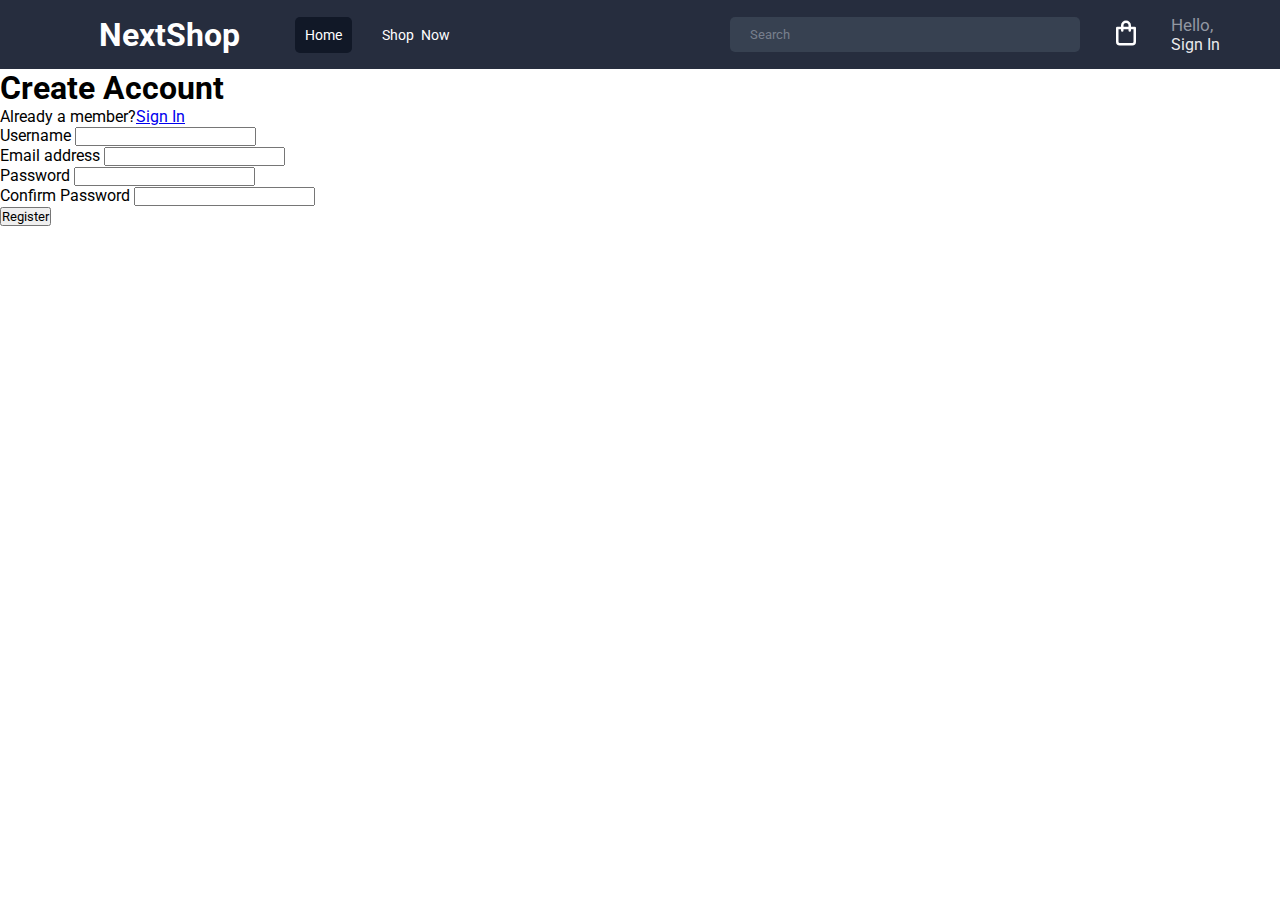
==== index.html @ c5c460de "Add files via upload" ====
<!DOCTYPE html>
<html lang="en">

<head>
    <meta charset="UTF-8">
    <meta name="viewport" content="width=device-width, initial-scale=1.0">
    <title>Sign In - NextZone</title>
    <link rel="stylesheet" href="style.css">
</head>

<body>

    <nav class="navbar">
        <div class="nav">
            <div class="logo">
                <img src="https://www.next.co.uk/static-content/icons/header/next/v1/vision/new-next-black-logo.svg"
                    alt="">
                <h1>NextShop</h1>
            </div>
            <div class="links">
                <ul>
                    <li><a class="active" href="index.html">Home</a></li>
                    <li><a href="index.html">Shop Now</a></li>
                </ul>
            </div>
        </div>
        <div class="search-cart-signin">
            <div class="search">
                <i class="fa-solid fa-magnifying-glass"></i>
                <input type="search" id="search" placeholder="Search">
            </div>
            <div class="cart">
                <svg xmlns="http://www.w3.org/2000/svg" viewBox="0 0 24 24" id="shopping-bag">
                    <path fill="#fff"
                        d="M19,7H16V6A4,4,0,0,0,8,6V7H5A1,1,0,0,0,4,8V19a3,3,0,0,0,3,3H17a3,3,0,0,0,3-3V8A1,1,0,0,0,19,7ZM10,6a2,2,0,0,1,4,0V7H10Zm8,13a1,1,0,0,1-1,1H7a1,1,0,0,1-1-1V9H8v1a1,1,0,0,0,2,0V9h4v1a1,1,0,0,0,2,0V9h2Z">
                    </path>
                </svg>
            </div>
            <div class="signin">
                <span>Hello,</span>
                <a href="./pages/login/index.html">Sign In</a>
            </div>
        </div>
    </nav>
    <main class="login-container">
        <div class="container">
            <div class="heading">
                <h1>Create Account</h1>
                <p>Already a member?<a href="../login/index.html">Sign In</a></p>
            </div>
            <form class="form-container">
                <div class="input-label">
                    <label for="username">Username</label>
                    <input type="username" name="username" id="username">
                </div>
                <div class="input-label">
                    <label for="email">Email address</label>
                    <input type="email" name="email" id="email">
                </div>
                <div class="input-label">
                    <label for="password">Password</label>
                    <input type="password" name="password" id="password">
                </div>
                <div class="input-label">
                    <label for="confirmPassword">Confirm Password</label>
                    <input type="confirmPassword" name="confirmPassword" id="confirmPassword">
                </div>
                <button type="submit">Register</button>
            </form>
        </div>
    </main>

    <script src="https://cdn.jsdelivr.net/npm/sweetalert2@11"></script>
    <script type="module" src="./script.mjs"></script>
</body>

</html>
---- style.css ----
@import url("https://fonts.googleapis.com/css2?family=Roboto:wght@100;300;400;500;700;900&display=swap");

* {
  margin: 0;
  padding: 0;
  font-family: "Roboto", sans-serif;
  box-sizing: border-box;
}

nav.navbar {
  display: flex;
  align-items: center;
  justify-content: space-between;
  background-color: #262d3e;
  color: #fff;
  padding: 15px 60px;
}

nav.navbar .logo {
  display: flex;
  align-items: center;
  justify-content: center;
}
.nav{
    display: flex;
    align-items: center;
    justify-content: space-between;
    width: 400px;
}

nav.navbar .logo img {
  width: 35px;
  margin-right: 4px;
}

nav.navbar .links ul {
  display: flex;
  align-items: center;
  justify-content: center;
  list-style: none;
}

nav.navbar .links ul li a {
  text-decoration: none;
  color: #fff;
  font-size: 14px;
  font-weight: 400;
  word-spacing: 4px;
  margin-left: 20px;
  padding: 10px;
  border-radius: 5px;
}
nav.navbar .links ul li a:hover {
  text-decoration: none;
  color: #fff;
  font-weight: 400;
  word-spacing: 4px;
  font-size: 14px;
  background-color: #ffffff35;
  margin-left: 20px;
  padding: 10px;
  border-radius: 5px;
}

.navbar .links ul li a.active {
  background-color: #111827;
}
.navbar .links ul li a.active:hover {
  background-color: #111827;
}

.navbar .search {
  padding: 10px;
  background-color: #374151;
  border-radius: 5px;
  display: flex;
  width: 350px;
  align-items: center;
  justify-content: space-between;
}


.search input {
  background-color: transparent;
  border: 0;
  color: #fff;
  margin-left: 10px;
  width: 100%;
  outline: none;
}

.search input::placeholder {
  color: #777f8d;
}

.search i {
  color: #777f8d;
}

.navbar .cart svg {
  width: 30px;
}

.signin {
  display: flex;
  align-items: flex-start;
  justify-content: center;
  flex-direction: column;
}

.signin span {
  color: #9297a1;
  font-size: 17px;
}

.signin a {
  text-decoration: none;
  color: #e9eaec;
}

.search-cart-signin {
  display: flex;
  width: 490px;
  align-items: center;
  justify-content: space-between;
}
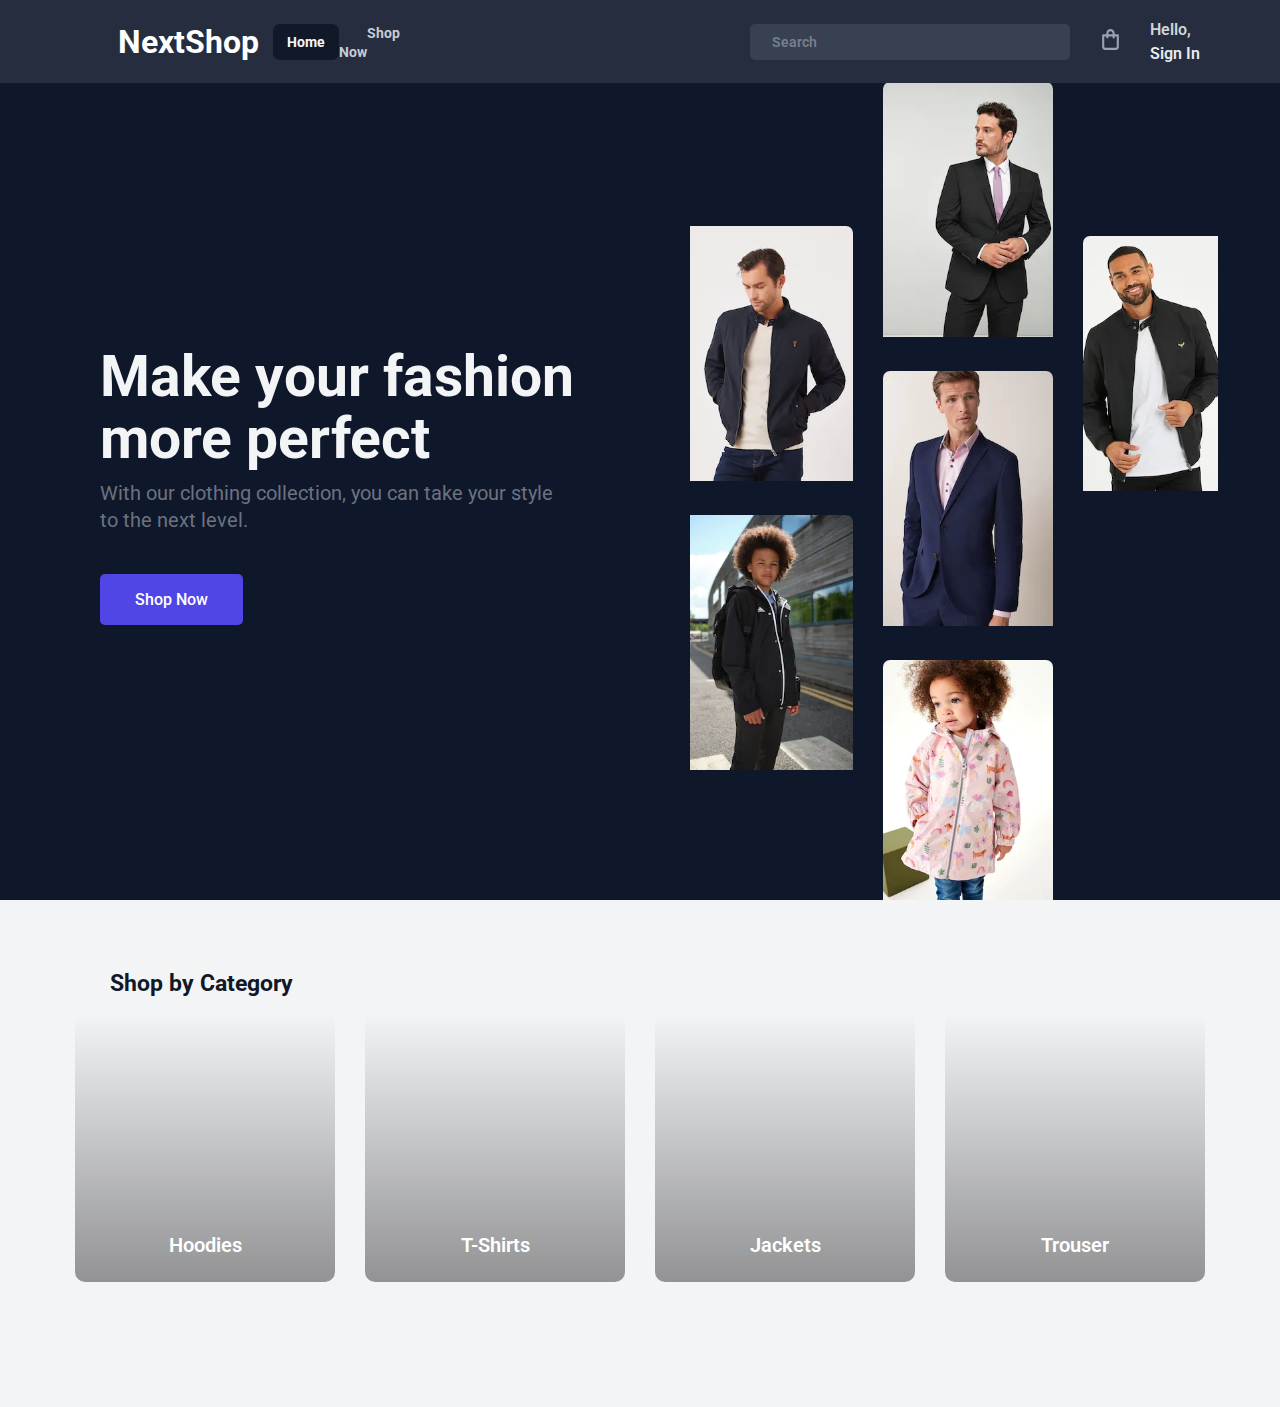
==== commit 0ae97636: "some-code" ====
--- a/index.html
+++ b/index.html
@@ -4,19 +4,23 @@
 <head>
     <meta charset="UTF-8">
     <meta name="viewport" content="width=device-width, initial-scale=1.0">
-    <title>Sign In - NextZone</title>
-    <link rel="stylesheet" href="style.css">
+    <title>Nextshop - Make your fashion more perfect.</title>
+    <link rel="stylesheet" href="https://cdnjs.cloudflare.com/ajax/libs/font-awesome/6.4.2/css/all.min.css"
+        integrity="sha512-z3gLpd7yknf1YoNbCzqRKc4qyor8gaKU1qmn+CShxbuBusANI9QpRohGBreCFkKxLhei6S9CQXFEbbKuqLg0DA=="
+        crossorigin="anonymous" referrerpolicy="no-referrer" />
+    <link rel="shortcut icon" href="https://next-shop-gilt.vercel.app/images/logo.png" type="image/x-icon">
+    <link rel="stylesheet" href="css/style.css">
 </head>
 
 <body>
 
     <nav class="navbar">
         <div class="nav">
-            <div class="logo">
+            <a class="logo" href="./index.html">
                 <img src="https://www.next.co.uk/static-content/icons/header/next/v1/vision/new-next-black-logo.svg"
                     alt="">
                 <h1>NextShop</h1>
-            </div>
+            </a>
             <div class="links">
                 <ul>
                     <li><a class="active" href="index.html">Home</a></li>
@@ -31,47 +35,57 @@
             </div>
             <div class="cart">
                 <svg xmlns="http://www.w3.org/2000/svg" viewBox="0 0 24 24" id="shopping-bag">
-                    <path fill="#fff"
+                    <path fill="#9ca3af"
                         d="M19,7H16V6A4,4,0,0,0,8,6V7H5A1,1,0,0,0,4,8V19a3,3,0,0,0,3,3H17a3,3,0,0,0,3-3V8A1,1,0,0,0,19,7ZM10,6a2,2,0,0,1,4,0V7H10Zm8,13a1,1,0,0,1-1,1H7a1,1,0,0,1-1-1V9H8v1a1,1,0,0,0,2,0V9h4v1a1,1,0,0,0,2,0V9h2Z">
                     </path>
                 </svg>
             </div>
             <div class="signin">
                 <span>Hello,</span>
-                <a href="./pages/login/index.html">Sign In</a>
+                <a id="name" href="./pages/LoginRegister/index.html">Sign In</a>
             </div>
         </div>
     </nav>
-    <main class="login-container">
-        <div class="container">
-            <div class="heading">
-                <h1>Create Account</h1>
-                <p>Already a member?<a href="../login/index.html">Sign In</a></p>
+    <main class="main-section">
+        <div class="left-side">
+            <h1 class="heading-left">Make your fashion more perfect</h1>
+            <p>With our clothing collection, you can take your style to the next level.</p>
+            <a href="./shop.html">Shop Now</a>
+        </div>
+        <div class="right-side">
+            <div class="sect-1">
+                <img src="./img/img1.webp">
+                <img src="./img/img5.webp">
             </div>
-            <form class="form-container">
-                <div class="input-label">
-                    <label for="username">Username</label>
-                    <input type="username" name="username" id="username">
-                </div>
-                <div class="input-label">
-                    <label for="email">Email address</label>
-                    <input type="email" name="email" id="email">
-                </div>
-                <div class="input-label">
-                    <label for="password">Password</label>
-                    <input type="password" name="password" id="password">
-                </div>
-                <div class="input-label">
-                    <label for="confirmPassword">Confirm Password</label>
-                    <input type="confirmPassword" name="confirmPassword" id="confirmPassword">
-                </div>
-                <button type="submit">Register</button>
-            </form>
+            <div class="sect-2">
+                <img src="./img/img2.webp">
+                <img src="./img/img4.webp">
+                <img src="./img/img6.webp">
+            </div>
+            <div class="sect-3">
+                <img class="last-child" src="./img/img3.webp">
+            </div>
         </div>
     </main>
+    <section class="category">
+        <h3>Shop by Category</h3>
+        <div class="category-sect">
+            <div class="category-card category-1">
+                <p>Hoodies</p>
+            </div>
+            <div class="category-card category-2">
+                <p>T-Shirts</p>
+            </div>
+            <div class="category-card category-3">
+                <p>Jackets</p>
+            </div>
+            <div class="category-card category-4">
+                <p>Trouser</p>
+            </div>
+        </div>
+    </section>
 
-    <script src="https://cdn.jsdelivr.net/npm/sweetalert2@11"></script>
-    <script type="module" src="./script.mjs"></script>
+    <script type="module" src="./js/app.mjs"></script>
 </body>
 
 </html>--- a/css/style.css
+++ b/css/style.css
@@ -0,0 +1,309 @@
+@import url("https://fonts.googleapis.com/css2?family=Roboto:wght@100;300;400;500;700;900&display=swap");
+
+* {
+  margin: 0;
+  padding: 0;
+  font-family: "Roboto", sans-serif;
+  box-sizing: border-box;
+  text-decoration: none;
+}
+
+nav.navbar {
+  display: flex;
+  align-items: center;
+  justify-content: space-between;
+  background-color: #262d3e;
+  color: #fff;
+  padding: 20px 80px;
+  position: fixed;
+  top: 0;
+  width: 100%;
+  z-index: 9999;
+}
+
+nav.navbar .logo {
+  display: flex;
+  align-items: center;
+  justify-content: center;
+}
+
+.nav {
+  display: flex;
+  align-items: center;
+  justify-content: space-between;
+  width: 360px;
+}
+
+nav.navbar .logo img {
+  width: 33px;
+  margin-right: 5px;
+}
+
+.logo h1 {
+  color: #fff;
+}
+
+nav.navbar .links ul {
+  display: flex;
+  align-items: center;
+  justify-content: center;
+  list-style: none;
+}
+
+nav.navbar .links ul li a {
+  text-decoration: none;
+  color: #c8ccd3;
+  font-size: 14px;
+  font-weight: 700;
+  word-spacing: 2px;
+  margin-left: 14px;
+  padding: 10px 14px;
+  border-radius: 7px;
+}
+
+nav.navbar .links ul li a:hover {
+  text-decoration: none;
+  color: #f7f7f7;
+  background-color: #ffffff35;
+}
+
+.navbar .links ul li a.active {
+  background-color: #111827;
+  color: #f7f7f7;
+}
+
+.navbar .links ul li a.active:hover {
+  background-color: #111827;
+}
+
+.navbar .search {
+  padding: 10px 12px;
+  background-color: #374151;
+  border-radius: 5px;
+  display: flex;
+  width: 320px;
+  align-items: center;
+  justify-content: space-between;
+}
+
+.search input {
+  background-color: transparent;
+  border: 0;
+  color: #fff;
+  margin-left: 10px;
+  width: 100%;
+  font-size: 14px;
+  font-weight: 600;
+  outline: none;
+}
+
+.search input::placeholder {
+  color: #777f8d;
+}
+
+.search i {
+  color: #767e8c;
+}
+
+.navbar .cart svg {
+  width: 25px;
+}
+
+.signin {
+  display: flex;
+  align-items: flex-start;
+  justify-content: center;
+  flex-direction: column;
+}
+
+.signin span {
+  color: #d1d5db;
+  font-size: 16px;
+  font-weight: 600;
+  margin-bottom: 5px;
+}
+
+.signin a {
+  text-decoration: none;
+  color: #e9eaec;
+  font-weight: 600;
+}
+
+.search-cart-signin {
+  display: flex;
+  width: 450px;
+  align-items: center;
+  justify-content: space-between;
+}
+
+/* Main Section  */
+
+main.main-section {
+  width: 100%;
+  height: 100vh;
+  display: flex;
+  align-items: center;
+  overflow: hidden;
+  background-color: #0f172a;
+  justify-content: center;
+}
+
+.left-side {
+  display: flex;
+  align-items: flex-start;
+  justify-content: center;
+  flex-direction: column;
+  width: 50%;
+  padding: 70px 50px 0 50px;
+}
+
+.left-side h1 {
+  font-size: 57px;
+  line-height: 62px;
+  color: #f3f4f6;
+}
+
+.left-side p {
+  color: #6b7280;
+  font-size: 20px;
+  width: 88%;
+  line-height: 27px;
+  margin-top: 10px;
+}
+
+.left-side a {
+  color: #fff;
+  background-color: #4f46e5;
+  margin-top: 40px;
+  font-weight: 500;
+  padding: 16px 35px;
+  border-radius: 5px;
+}
+
+.right-side {
+  display: flex;
+  align-items: center;
+  justify-content: center;
+  width: 50%;
+  margin-right: -100px;
+  margin-bottom: -100px;
+  position: relative;
+  overflow: hidden;
+}
+
+.right-side img {
+  width: 170px;
+  height: 255px;
+  object-fit: cover;
+  margin: 15px;
+  border-top-left-radius: 7px;
+  border-top-right-radius: 7px;
+}
+
+.last-child {
+  padding-right: 35px;
+  right: 0;
+  margin-top: -270px !important;
+  margin-right: 100px !important;
+}
+
+/* Category Section */
+
+.category {
+  width: 100%;
+  display: flex;
+  align-items: flex-start;
+  flex-direction: column;
+  padding: 70px 40px;
+  background-color: #f3f4f6;
+}
+
+.category h3{
+  margin-left: 70px;
+  font-size: 23px;
+  color: #111827;
+}
+
+.category-sect {
+  width: 100%;
+  display: flex;
+  align-items: center;
+  margin-bottom: 40px;
+  justify-content: center;
+}
+
+.category-card {
+  width: 260px;
+  margin: 15px;
+  display: flex;
+  align-items: flex-end;
+  justify-content: center;
+  height: 270px;
+  border-radius: 10px;
+  cursor: pointer;
+  background-size: cover;
+  background-position: center;
+}
+
+.category-card p {
+  color: #fff;
+  margin: 25px 0;
+  font-size: 20px;
+  font-weight: 600;
+}
+
+.category-1 {
+  background-image:
+    linear-gradient(to bottom,
+      rgba(0, 0, 0, 0),
+      rgba(0, 0, 0, 0.4)),
+    url("./img/hoodies.webp");
+}
+
+.category-2 {
+  background-image:
+    linear-gradient(to bottom,
+      rgba(0, 0, 0, 0),
+      rgba(0, 0, 0, 0.4)),
+    url("./img/t-shirts.webp");
+}
+
+.category-3 {
+  background-image:
+    linear-gradient(to bottom,
+      rgba(0, 0, 0, 0),
+      rgba(0, 0, 0, 0.4)),
+    url("./img/jackets.webp");
+}
+
+.category-4 {
+  background-image:
+    linear-gradient(to bottom,
+      rgba(0, 0, 0, 0),
+      rgba(0, 0, 0, 0.4)),
+    url("./img/trouser.webp");
+}
+
+.category-1:hover {
+  background-image:
+    linear-gradient(rgba(255, 255, 255, 0), rgba(255, 255, 255, 0)),
+    url("./img/hoodies.webp");
+}
+
+.category-2:hover {
+  background-image:
+    linear-gradient(rgba(255, 255, 255, 0), rgba(255, 255, 255, 0)),
+    url("./img/t-shirts.webp");
+}
+
+.category-3:hover {
+  background-image:
+    linear-gradient(rgba(255, 255, 255, 0), rgba(255, 255, 255, 0)),
+    url("./img/jackets.webp");
+}
+
+.category-4:hover {
+  background-image:
+    linear-gradient(rgba(255, 255, 255, 0), rgba(255, 255, 255, 0)),
+    url("./img/trouser.webp");
+}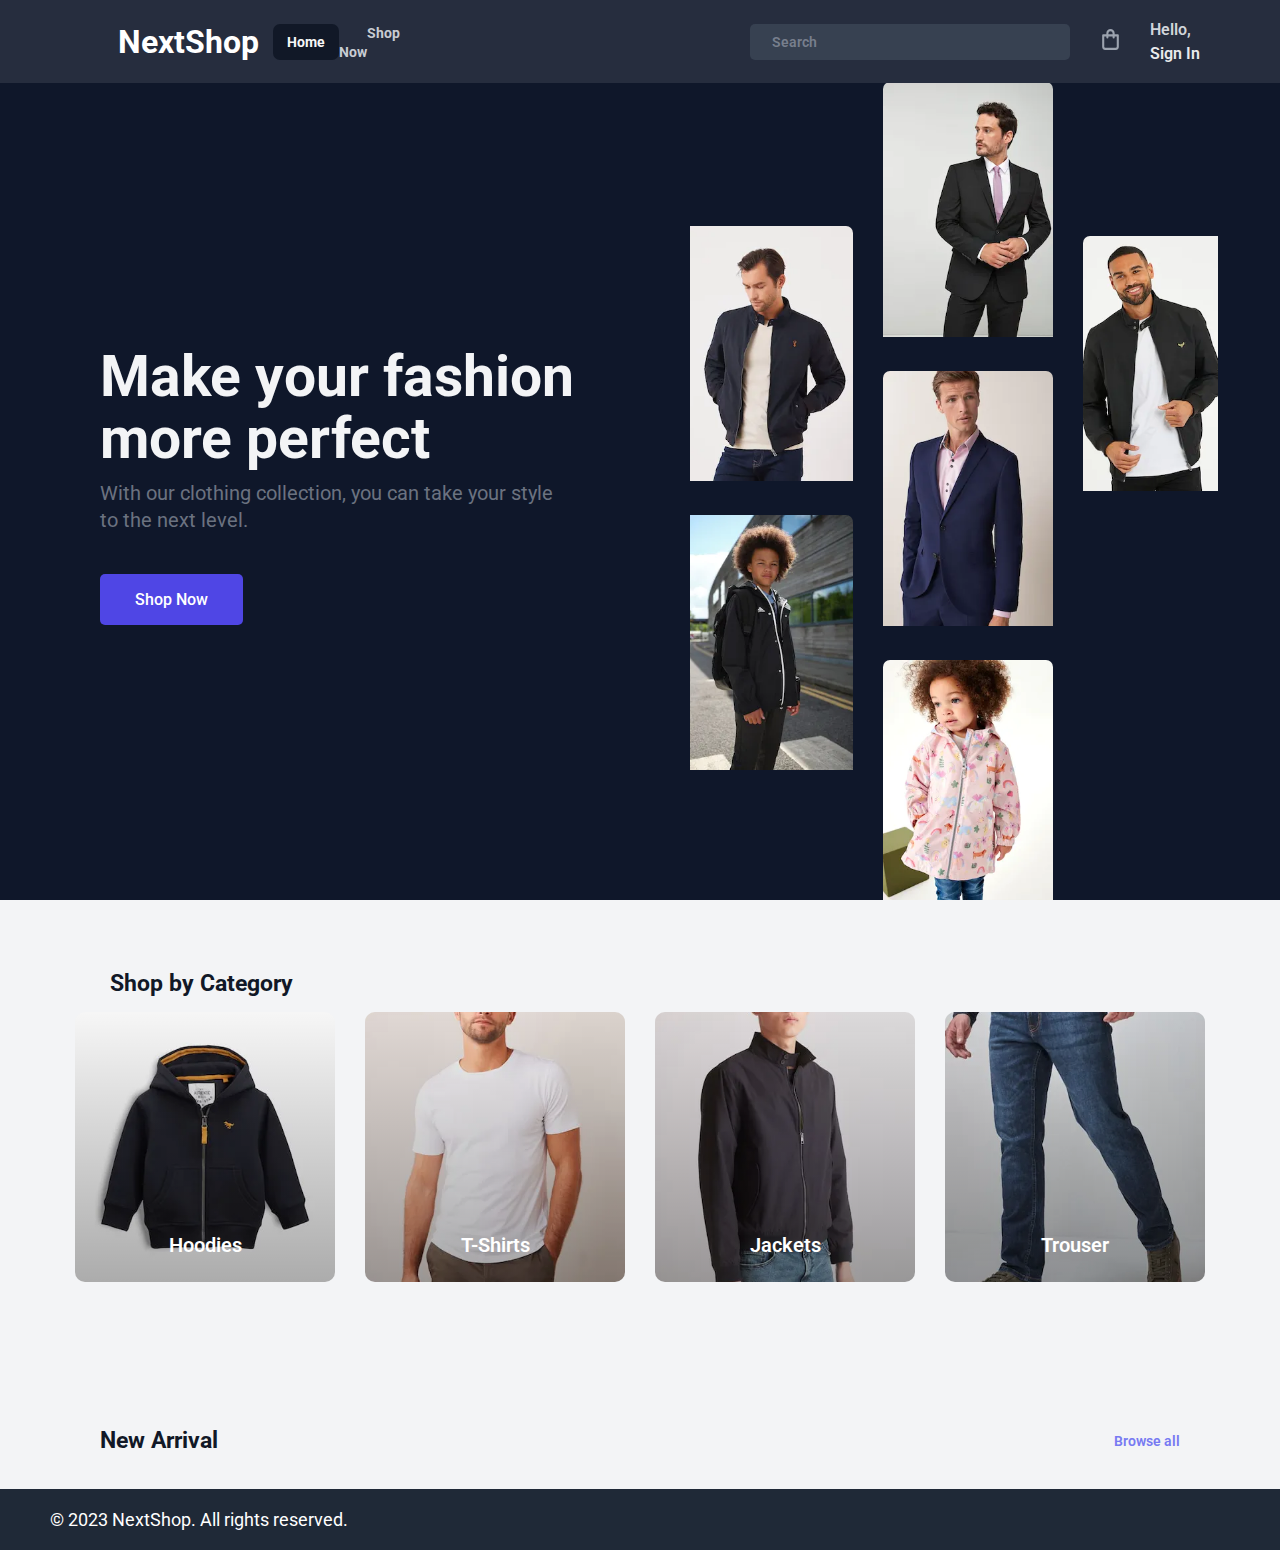
==== commit 2852a2ac: "some-code" ====
--- a/index.html
+++ b/index.html
@@ -9,11 +9,13 @@
         integrity="sha512-z3gLpd7yknf1YoNbCzqRKc4qyor8gaKU1qmn+CShxbuBusANI9QpRohGBreCFkKxLhei6S9CQXFEbbKuqLg0DA=="
         crossorigin="anonymous" referrerpolicy="no-referrer" />
     <link rel="shortcut icon" href="https://next-shop-gilt.vercel.app/images/logo.png" type="image/x-icon">
+    <link rel="stylesheet" href="https://cdnjs.cloudflare.com/ajax/libs/font-awesome/6.4.2/css/all.min.css"
+        integrity="sha512-z3gLpd7yknf1YoNbCzqRKc4qyor8gaKU1qmn+CShxbuBusANI9QpRohGBreCFkKxLhei6S9CQXFEbbKuqLg0DA=="
+        crossorigin="anonymous" referrerpolicy="no-referrer" />
     <link rel="stylesheet" href="css/style.css">
 </head>
 
 <body>
-
     <nav class="navbar">
         <div class="nav">
             <a class="logo" href="./index.html">
@@ -42,7 +44,7 @@
             </div>
             <div class="signin">
                 <span>Hello,</span>
-                <a id="name" href="./pages/LoginRegister/index.html">Sign In</a>
+                <a id="username" href="./pages/LoginRegister/index.html">Sign In</a>
             </div>
         </div>
     </nav>
@@ -84,6 +86,17 @@
             </div>
         </div>
     </section>
+    <section class="arrival">
+        <div class="heading-col-space">
+            <h1>New Arrival</h1>
+            <a href="./products">Browse all <i class="fa-solid fa-arrow-right"></i></a>
+        </div>
+        <div class="product-section">
+        </div>
+    </section>
+    <footer>
+        <p>© 2023 NextShop. All rights reserved.</p>
+    </footer>
 
     <script type="module" src="./js/app.mjs"></script>
 </body>
--- a/css/style.css
+++ b/css/style.css
@@ -1,4 +1,8 @@
 @import url("https://fonts.googleapis.com/css2?family=Roboto:wght@100;300;400;500;700;900&display=swap");
+
+body {
+  background-color: #f3f4f6;
+}
 
 * {
   margin: 0;
@@ -215,10 +219,9 @@
   align-items: flex-start;
   flex-direction: column;
   padding: 70px 40px;
-  background-color: #f3f4f6;
-}
-
-.category h3{
+}
+
+.category h3 {
   margin-left: 70px;
   font-size: 23px;
   color: #111827;
@@ -253,57 +256,140 @@
 }
 
 .category-1 {
-  background-image:
-    linear-gradient(to bottom,
-      rgba(0, 0, 0, 0),
-      rgba(0, 0, 0, 0.4)),
-    url("./img/hoodies.webp");
+  background-image: linear-gradient(to bottom, rgba(0, 0, 0, 0), rgba(0, 0, 0, 0.3)), url("../img/hoodies.webp");
 }
 
 .category-2 {
   background-image:
     linear-gradient(to bottom,
       rgba(0, 0, 0, 0),
-      rgba(0, 0, 0, 0.4)),
-    url("./img/t-shirts.webp");
+      rgba(0, 0, 0, 0.3)),
+    url("../img/t-shirts.webp");
 }
 
 .category-3 {
   background-image:
     linear-gradient(to bottom,
       rgba(0, 0, 0, 0),
-      rgba(0, 0, 0, 0.4)),
-    url("./img/jackets.webp");
+      rgba(0, 0, 0, 0.3)),
+    url("../img/jackets.webp");
 }
 
 .category-4 {
   background-image:
     linear-gradient(to bottom,
       rgba(0, 0, 0, 0),
-      rgba(0, 0, 0, 0.4)),
-    url("./img/trouser.webp");
-}
-
-.category-1:hover {
-  background-image:
-    linear-gradient(rgba(255, 255, 255, 0), rgba(255, 255, 255, 0)),
-    url("./img/hoodies.webp");
-}
-
-.category-2:hover {
-  background-image:
-    linear-gradient(rgba(255, 255, 255, 0), rgba(255, 255, 255, 0)),
-    url("./img/t-shirts.webp");
-}
-
-.category-3:hover {
-  background-image:
-    linear-gradient(rgba(255, 255, 255, 0), rgba(255, 255, 255, 0)),
-    url("./img/jackets.webp");
-}
-
-.category-4:hover {
-  background-image:
-    linear-gradient(rgba(255, 255, 255, 0), rgba(255, 255, 255, 0)),
-    url("./img/trouser.webp");
+      rgba(0, 0, 0, 0.3)),
+    url("../img/trouser.webp");
+}
+
+
+/* Arrival Product */
+
+.arrival {
+  width: 100%;
+  height: auto;
+  display: flex;
+  align-items: center;
+  justify-content: center;
+  flex-direction: column;
+  padding: 20px 100px;
+}
+
+.heading-col-space {
+  width: 100%;
+  display: flex;
+  padding: 0 0 15px 0;
+  align-items: center;
+  justify-content: space-between;
+}
+
+.heading-col-space h1 {
+  font-size: 23px;
+  color: #111827;
+}
+
+.heading-col-space a {
+  color: #777af2;
+  font-size: 14px;
+  font-weight: 600;
+}
+
+.product-section {
+  width: 100%;
+  display: flex;
+  align-items: flex-start;
+  justify-content: flex-start;
+  height: auto;
+  flex-wrap: wrap;
+}
+
+.product-section .product-card {
+  width: 267px;
+  margin-right: 20px;
+  margin-bottom: 70px;
+}
+
+.product-card img {
+  width: 100%;
+  border-radius: 10px;
+  height: 450px;
+  cursor: pointer;
+  object-fit: cover;
+}
+
+.product-card img:hover {
+  filter: brightness(0.9);
+}
+
+.product-card p {
+  color: #898f99;
+  font-size: 15px;
+  padding: 10px 0 0 0;
+  cursor: pointer;
+}
+
+.product-card h3 {
+  color: #434854;
+  cursor: pointer;
+  padding: 5px;
+}
+
+.product-card .icons {
+  display: flex;
+  cursor: pointer;
+  align-items: flex-start;
+  justify-content: flex-start;
+  padding: 0 0 10px 0;
+}
+
+.icons i {
+  color: #6366f1;
+  font-size: 15px;
+  margin-right: 2px;
+}
+
+.product-card button {
+  width: 100%;
+  background-color: rgba(0, 0, 0, 0.1);
+  padding: 10px 30px;
+  border-radius: 7px;
+  border: none;
+  color: #1c2331;
+  font-family: 600;
+  font-size: 15px;
+  cursor: pointer;
+}
+
+/* Footer Section  */
+
+footer {
+  width: 100%;
+  background-color: #1f2937;
+  display: flex;
+  align-items: flex-start;
+  justify-content: flex-start;
+  font-size: 18px;
+  padding: 20px 50px;
+  color: #fff;
 }